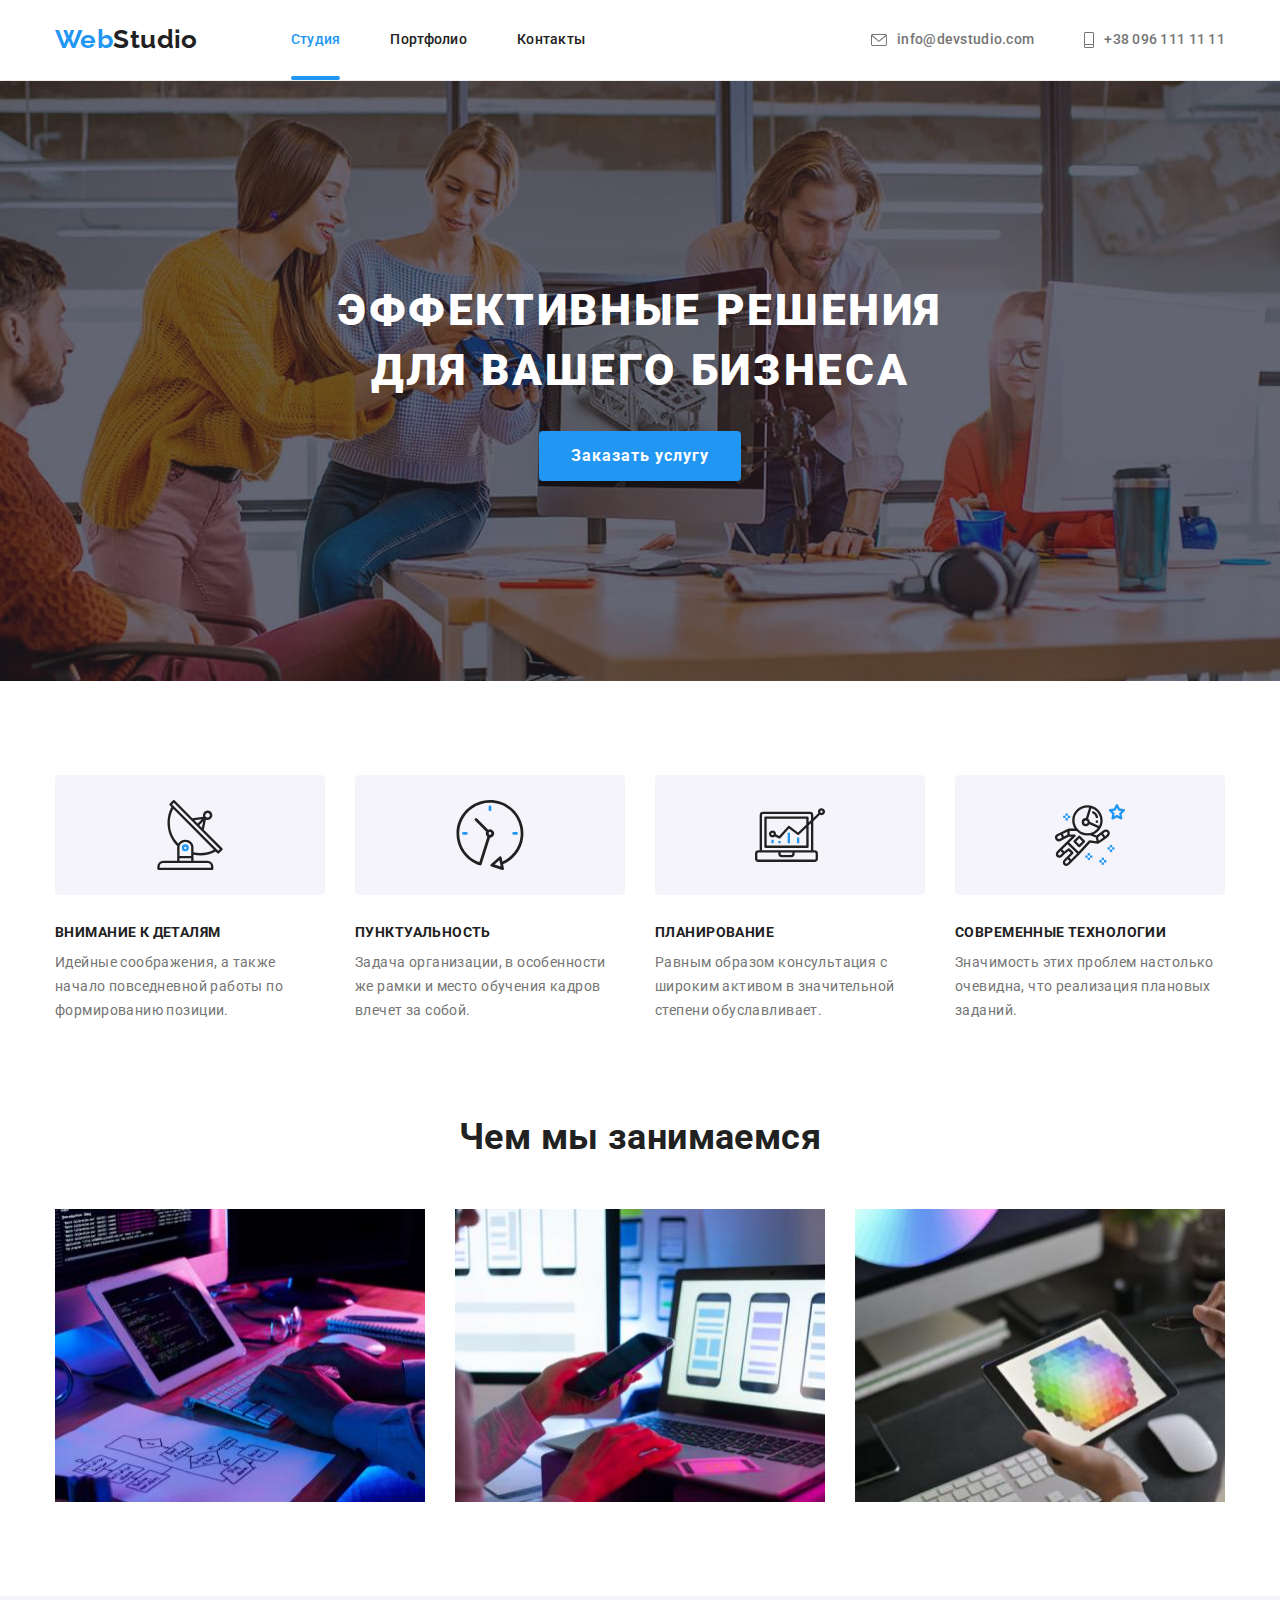
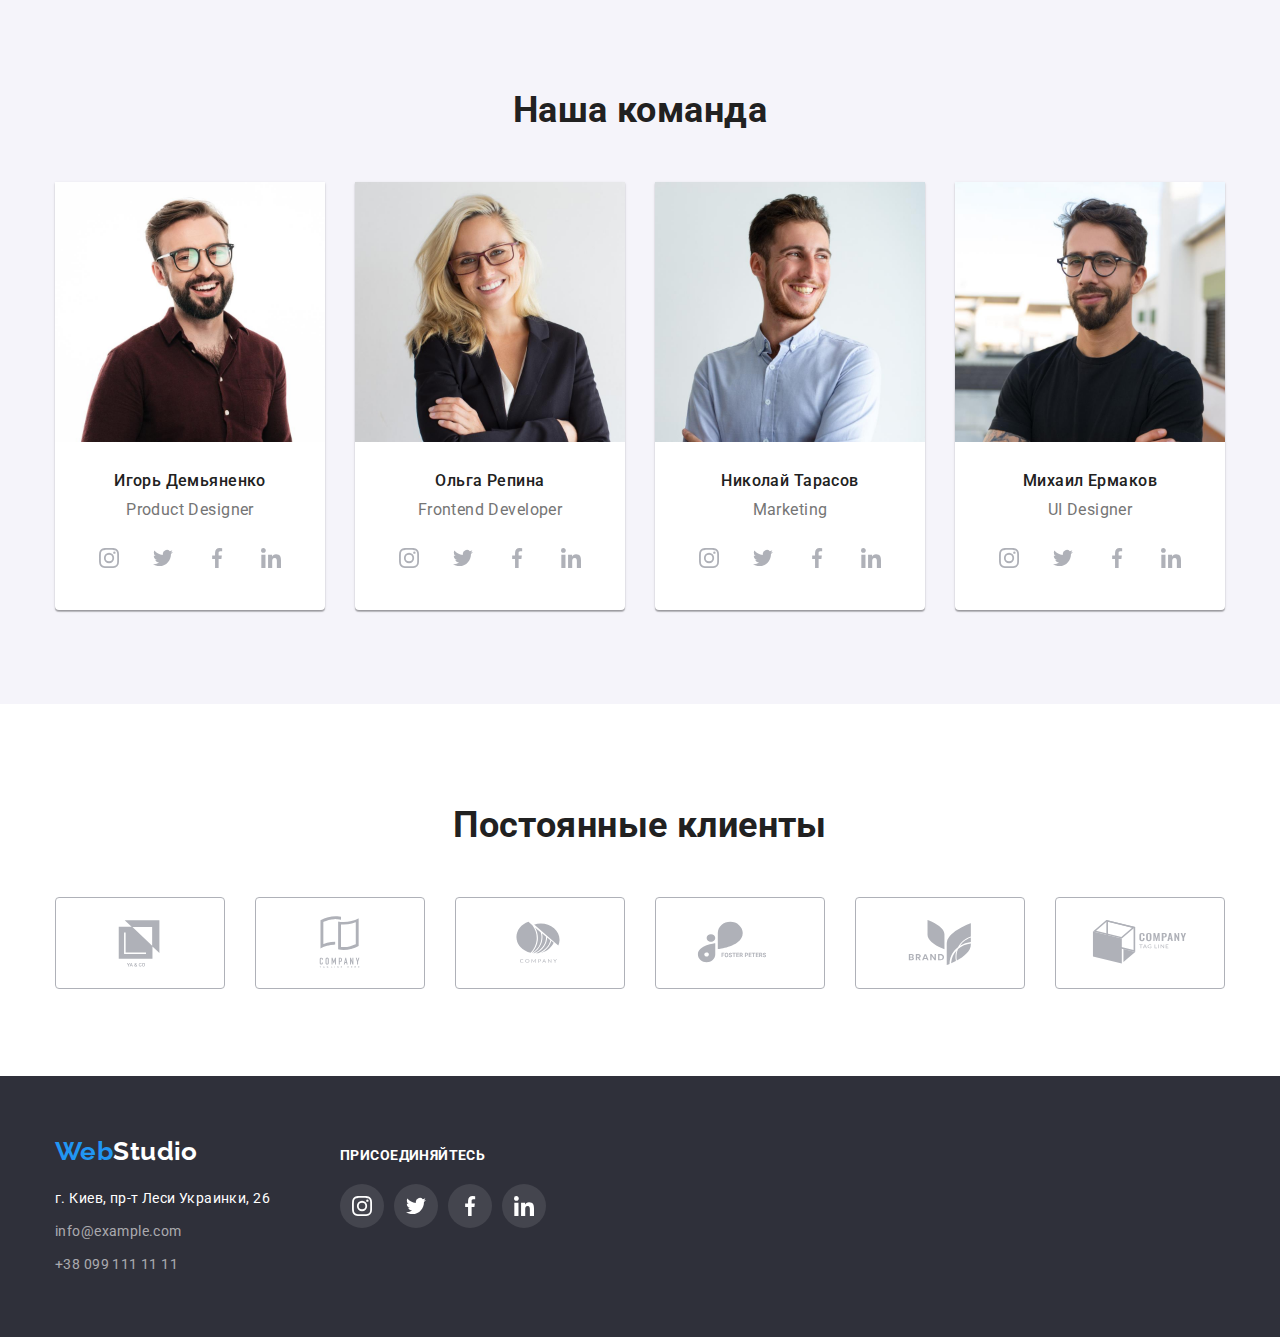
==== index.html @ 0336cc94 "Добавляет переходы, а также подчеркивание текущей страницы на хедер" ====
<!DOCTYPE html>
<html lang="ru">
  <head>
    <meta charset="UTF-8" />
    <meta http-equiv="X-UA-Compatible" content="IE=edge" />
    <meta name="viewport" content="width=device-width, initial-scale=1.0" />
    <title>WebStudio</title>
    <link
      href="https://fonts.googleapis.com/css2?family=Raleway:wght@700&family=Roboto:wght@400;500;700;900&display=swap"
      rel="stylesheet"
    />
    <link
      rel="stylesheet"
      href="https://cdnjs.cloudflare.com/ajax/libs/modern-normalize/0.6.0/modern-normalize.min.css"
    />
    <link rel="stylesheet" href="./css/styles.css" />
  </head>
  <body>
    <header class="page-header">
      <div class="container main-nav">
        <nav class="menu-nav">
          <a href="./index.html" class="logo-header link"
            ><span class="logo-accent">Web</span>Studio
          </a>
          <ul class="site-nav list">
            <li class="site-nav-item">
              <a href="./index.html" class="link current">Студия</a>
            </li>
            <li class="site-nav-item">
              <a href="./portfolio.html" class="link">Портфолио</a>
            </li>
            <li class="site-nav-item">
              <a href="./index.html" class="link">Контакты</a>
            </li>
          </ul>
        </nav>
        <ul class="site-contact list">
          <li class="site-contact-item">
            <a href="mailto:info@devstudio.com" class="link">
              <svg class="icon icon-envelope">
                <use href="./images/icons.svg#icon-envelope"></use>
              </svg>
              info@devstudio.com
            </a>
          </li>
          <li class="site-contact-item">
            <a href="tel:+380961111111" class="link">
              <svg class="icon icon-phone">
                <use href="./images/icons.svg#icon-phone"></use>
              </svg>
              +38 096 111 11 11</a
            >
          </li>
        </ul>
      </div>
    </header>
    <main>
      <section class="section hero">
        <h1 class="hero-title">эффективные решения для вашего бизнеса</h1>
        <button type="button" class="btn accent-btn">Заказать услугу</button>
      </section>

      <section class="section">
        <div class="container">
          <h2 class="visually-hidden">Преимущества</h2>

          <ul class="list benefits-list">
            <li class="benefits-item">
              <div class="thumb">
                <svg class="icon">
                  <use href="./images/icons.svg#icon-antenna"></use>
                </svg>
              </div>
              <h3 class="benefits-title">Внимание к деталям</h3>
              <p class="benefits-text">
                Идейные соображения, а также начало повседневной работы по
                формированию позиции.
              </p>
            </li>
            <li class="benefits-item">
              <div class="thumb">
                <svg class="icon">
                  <use href="./images/icons.svg#icon-clock"></use>
                </svg>
              </div>
              <h3 class="benefits-title">Пунктуальность</h3>
              <p class="benefits-text">
                Задача организации, в особенности же рамки и место обучения
                кадров влечет за собой.
              </p>
            </li>
            <li class="benefits-item">
              <div class="thumb">
                <svg class="icon">
                  <use href="./images/icons.svg#icon-diagram"></use>
                </svg>
              </div>
              <h3 class="benefits-title">Планирование</h3>
              <p class="benefits-text">
                Равным образом консультация с широким активом в значительной
                степени обуславливает.
              </p>
            </li>
            <li class="benefits-item">
              <div class="thumb">
                <svg class="icon">
                  <use href="./images/icons.svg#icon-astronaut"></use>
                </svg>
              </div>
              <h3 class="benefits-title">Современные технологии</h3>
              <p class="benefits-text">
                Значимость этих проблем настолько очевидна, что реализация
                плановых заданий.
              </p>
            </li>
          </ul>
        </div>
      </section>
      <section class="section section-works">
        <div class="container">
          <h2 class="section-title">Чем мы занимаемся</h2>
          <ul class="list works-list">
            <li class="works-item">
              <img src="./images/img-1.jpg" alt="Программирование сайта" />
            </li>
            <li class="works-item">
              <img src="./images/img-2.jpg" alt="Проверка макетов" />
            </li>
            <li class="works-item">
              <img src="./images/img-3.jpg" alt="Подбор цвета" />
            </li>
          </ul>
        </div>
      </section>
      <section class="section team">
        <div class="container">
          <h2 class="section-title">Наша команда</h2>
          <ul class="list team-list">
            <li class="team-list-item">
              <img src="./images/person-1.jpg" alt="Игорь Демьяненко" />

              <div class="team-card-content">
                <h3 class="team-list-title">Игорь Демьяненко</h3>
                <p lang="en" class="team-list-description">Product Designer</p>

                <ul class="social-links list">
                  <li class="social-links-item">
                    <a href="" class="social-link link">
                      <svg class="icon">
                        <use href="./images/icons.svg#icon-instagram"></use>
                      </svg>
                    </a>
                  </li>
                  <li class="social-links-item">
                    <a href="" class="social-link link">
                      <svg class="icon">
                        <use href="./images/icons.svg#icon-twitter"></use>
                      </svg>
                    </a>
                  </li>
                  <li class="social-links-item">
                    <a href="" class="social-link link">
                      <svg class="icon">
                        <use href="./images/icons.svg#icon-facebook"></use>
                      </svg>
                    </a>
                  </li>
                  <li class="social-links-item">
                    <a href="" class="social-link link">
                      <svg class="icon">
                        <use href="./images/icons.svg#icon-linkedin"></use>
                      </svg>
                    </a>
                  </li>
                </ul>
              </div>
            </li>
            <li class="team-list-item">
              <img src="./images/person-2.jpg" alt="Ольга Репина" />
              <div class="team-card-content">
                <h3 class="team-list-title">Ольга Репина</h3>
                <p lang="en" class="team-list-description">
                  Frontend Developer
                </p>
                <ul class="social-links list">
                  <li class="social-links-item">
                    <a href="" class="social-link link">
                      <svg class="icon">
                        <use href="./images/icons.svg#icon-instagram"></use>
                      </svg>
                    </a>
                  </li>
                  <li class="social-links-item">
                    <a href="" class="social-link link">
                      <svg class="icon">
                        <use href="./images/icons.svg#icon-twitter"></use>
                      </svg>
                    </a>
                  </li>
                  <li class="social-links-item">
                    <a href="" class="social-link link">
                      <svg class="icon">
                        <use href="./images/icons.svg#icon-facebook"></use>
                      </svg>
                    </a>
                  </li>
                  <li class="social-links-item">
                    <a href="" class="social-link link">
                      <svg class="icon">
                        <use href="./images/icons.svg#icon-linkedin"></use>
                      </svg>
                    </a>
                  </li>
                </ul>
              </div>
            </li>
            <li class="team-list-item">
              <img src="./images/person-3.jpg" alt="Николай Тарасов" />
              <div class="team-card-content">
                <h3 class="team-list-title">Николай Тарасов</h3>
                <p lang="en" class="team-list-description">Marketing</p>
                <ul class="social-links list">
                  <li class="social-links-item">
                    <a href="" class="social-link link">
                      <svg class="icon">
                        <use href="./images/icons.svg#icon-instagram"></use>
                      </svg>
                    </a>
                  </li>
                  <li class="social-links-item">
                    <a href="" class="social-link link">
                      <svg class="icon">
                        <use href="./images/icons.svg#icon-twitter"></use>
                      </svg>
                    </a>
                  </li>
                  <li class="social-links-item">
                    <a href="" class="social-link link">
                      <svg class="icon">
                        <use href="./images/icons.svg#icon-facebook"></use>
                      </svg>
                    </a>
                  </li>
                  <li class="social-links-item">
                    <a href="" class="social-link link">
                      <svg class="icon">
                        <use href="./images/icons.svg#icon-linkedin"></use>
                      </svg>
                    </a>
                  </li>
                </ul>
              </div>
            </li>

            <li class="team-list-item">
              <img src="./images/person-4.jpg" alt="Михаил Ермаков" />
              <div class="team-card-content">
                <h3 class="team-list-title">Михаил Ермаков</h3>
                <p lang="en" class="team-list-description">UI Designer</p>
                <ul class="social-links list">
                  <li class="social-links-item">
                    <a href="" class="social-link link">
                      <svg class="icon">
                        <use href="./images/icons.svg#icon-instagram"></use>
                      </svg>
                    </a>
                  </li>
                  <li class="social-links-item">
                    <a href="" class="social-link link">
                      <svg class="icon">
                        <use href="./images/icons.svg#icon-twitter"></use>
                      </svg>
                    </a>
                  </li>
                  <li class="social-links-item">
                    <a href="" class="social-link link">
                      <svg class="icon">
                        <use href="./images/icons.svg#icon-facebook"></use>
                      </svg>
                    </a>
                  </li>
                  <li class="social-links-item">
                    <a href="" class="social-link link">
                      <svg class="icon">
                        <use href="./images/icons.svg#icon-linkedin"></use>
                      </svg>
                    </a>
                  </li>
                </ul>
              </div>
            </li>
          </ul>
        </div>
      </section>
      <section class="section section-clients">
        <div class="container">
          <h2 class="section-title">Постоянные клиенты</h2>
          <ul class="list clients-list">
            <li class="clients-list-item">
              <a href="" class="client-link link">
                <svg class="icon">
                  <use href="./images/icons.svg#icon-group-1"></use>
                </svg>
              </a>
            </li>
            <li class="clients-list-item">
              <a href="" class="client-link link">
                <svg class="icon">
                  <use href="./images/icons.svg#icon-group-2"></use>
                </svg>
              </a>
            </li>
            <li class="clients-list-item">
              <a href="" class="client-link link">
                <svg class="icon">
                  <use href="./images/icons.svg#icon-group-3"></use>
                </svg>
              </a>
            </li>
            <li class="clients-list-item">
              <a href="" class="client-link link">
                <svg class="icon">
                  <use href="./images/icons.svg#icon-group-4"></use>
                </svg>
              </a>
            </li>
            <li class="clients-list-item">
              <a href="" class="client-link link">
                <svg class="icon">
                  <use href="./images/icons.svg#icon-group-5"></use>
                </svg>
              </a>
            </li>
            <li class="clients-list-item">
              <a href="" class="client-link link">
                <svg class="icon">
                  <use href="./images/icons.svg#icon-group-6"></use>
                </svg>
              </a>
            </li>
          </ul>
        </div>
      </section>
    </main>
    <footer class="footer">
      <div class="container page-footer">
        <div class="page-footer-block">
          <a href="./index.html" class="logo-footer link"
            ><span class="logo-accent">Web</span>Studio
          </a>

          <address class="footer-address">
            <ul class="list footer-list">
              <li class="footer-list-item">
                <a
                  href="https://goo.gl/maps/j5LTMicuxcYMiGvK8"
                  target="_blank"
                  rel="noreferrer noopener"
                  class="link address"
                >
                  г. Киев, пр-т Леси Украинки, 26
                </a>
              </li>
              <li class="footer-list-item">
                <a href="mailto:info@example.com" class="link"
                  >info@example.com</a
                >
              </li>
              <li class="footer-list-item">
                <a href="tel:+380991111111" class="link">+38 099 111 11 11</a>
              </li>
            </ul>
          </address>
        </div>
        <div class="page-footer-block">
          <p>Присоединяйтесь</p>
          <ul class="social-links list">
            <li class="social-links-item">
              <a href="" class="social-link link">
                <svg class="icon">
                  <use href="./images/icons.svg#icon-instagram"></use>
                </svg>
              </a>
            </li>
            <li class="social-links-item">
              <a href="" class="social-link link">
                <svg class="icon">
                  <use href="./images/icons.svg#icon-twitter"></use>
                </svg>
              </a>
            </li>
            <li class="social-links-item">
              <a href="" class="social-link link">
                <svg class="icon">
                  <use href="./images/icons.svg#icon-facebook"></use>
                </svg>
              </a>
            </li>
            <li class="social-links-item">
              <a href="" class="social-link link">
                <svg class="icon">
                  <use href="./images/icons.svg#icon-linkedin"></use>
                </svg>
              </a>
            </li>
          </ul>
        </div>
      </div>
    </footer>
  </body>
</html>
---- css/styles.css ----
:root {
  --primary-text-color: #757575;
  --title-text-color: #212121;
  --accent-color: #2196f3;
  --primary-background-color: #ffffff;
  --hero-background-color: #2f303a;
  --elements-background-color: #f5f4fa;
  --line-color: #ececec;
  --card-set-gap: 30px;
  --footer-address-color: rgba(255, 255, 255, 0.6);
  --hero-gradient: rgba(47, 48, 58, 0.4);
  --social-links-color: #afb1b8;
  --transition-time-function: cubic-bezier(0.4, 0, 0.2, 1);
}

html {
  box-sizing: border-box;
}

*,
*::before,
*::after {
  box-sizing: inherit;
}
p {
  margin: 0;
}
ul {
  margin: 0;
  padding: 0;
}

h1,
h2,
h3,
h4,
h5,
h6 {
  margin-top: 0;
  margin-bottom: 0;
}

.visually-hidden {
  position: absolute;
  width: 1px;
  height: 1px;
  margin: -1px;
  padding: 0;
  overflow: hidden;
  border: 0;
  clip: rect(0 0 0 0);
}

img {
  display: block;
  max-width: 100%;
}
body {
  background-color: var(--primary-background-color);
  color: var(--primary-text-color);
  font-family: Roboto, sans-serif;
  letter-spacing: 0.03em;
  font-size: 14px;
  line-height: 1.14;
}

.container {
  width: 1200px;
  padding-left: 15px;
  padding-right: 15px;
  margin-right: auto;
  margin-left: auto;
}

.link {
  text-decoration: none;
  transition: color 1000ms var(--transition-time-function);
}

.site-contact-item .icon {
  transition: fill 1000ms var(--transition-time-function);
}

.list {
  list-style-type: none;
}

.logo-header {
  color: var(--title-text-color);
  font-family: Raleway, sans-serif;
  font-size: 26px;
  font-weight: 700;
  line-height: 1.2;
}
.site-nav .link {
  color: var(--title-text-color);
  font-weight: 500;
  letter-spacing: 0.02em;
}

.section {
  padding-top: 94px;
  padding-bottom: 94px;
}

.current::after {
  content: '';
  display: block;
  width: 100%;
  height: 4px;
  background-color: var(--accent-color);
  border-radius: 2px;
  position: absolute;
  bottom: 0;
}

.site-nav .link:hover,
.site-nav .link:focus,
.site-nav .link.current,
.logo-accent {
  color: var(--accent-color);
}

.site-contact .link {
  color: var(--primary-text-color);
  font-weight: 500;
  letter-spacing: 0.02em;
}

.site-contact .link:hover,
.site-contact .link:focus {
  color: var(--accent-color);
}

.site-contact {
  display: flex;
}

.main-nav {
  display: flex;
  justify-content: space-between;
  align-items: center;
}

.menu-nav {
  display: flex;
  align-items: center;
}

.site-nav {
  display: flex;
  margin-left: 93px;
}

.logo-header.link {
  padding-top: 24px;
  padding-bottom: 25px;
}

.site-nav-item > .link {
  display: block;
  padding: 32px 0;
  position: relative;
}

.site-nav-item:not(:first-child) {
  margin-left: 50px;
}

.site-contact-item > .link {
  display: block;
  padding: 32px 0;
}

.site-contact-item:nth-child(2) {
  margin-left: 50px;
}

.section.hero {
  padding-bottom: 200px;
  padding-top: 200px;
  max-width: 1600px;
  margin-left: auto;
  margin-right: auto;
  color: var(--primary-background-color);
  background-image: linear-gradient(
      to right,
      var(--hero-gradient),
      var(--hero-gradient)
    ),
    url('../images/hero.jpg');

  background-repeat: no-repeat;
  background-position: center;
  background-size: cover;
  text-align: center;
  background-color: var(--hero-background-color);
}

.hero .hero-title {
  max-width: 696px;
  margin: 0 auto;
  margin-bottom: var(--card-set-gap);
  font-weight: 900;
  font-size: 44px;
  line-height: 1.36;
  letter-spacing: 0.06em;
  text-transform: uppercase;
}
.page-header {
  border-bottom: 1px solid var(--line-color);
}
.btn {
  display: inline-block;
  background-color: var(--elements-background-color);
  cursor: pointer;
  color: var(--title-text-color);
  font-family: inherit;
  font-weight: 500;
  font-size: 16px;
  line-height: 1.625;
  text-align: center;
  border: 0;
  letter-spacing: 0.03em;
  border-radius: 4px;
  padding: 6px 22px;
}
.btn:hover,
.btn:focus {
  background-color: var(--accent-color);
  color: var(--primary-background-color);
}
.portfolio-buttons .btn:hover,
.portfolio-buttons .btn:focus {
  box-shadow: 0px 3px 1px rgba(0, 0, 0, 0.1), 0px 1px 2px rgba(0, 0, 0, 0.08),
    0px 2px 2px rgba(0, 0, 0, 0.12);
}

.accent-btn {
  padding: 10px 32px;
  background-color: var(--accent-color);
  color: var(--primary-background-color);
  font-weight: 700;
  line-height: 1.875;
  letter-spacing: 0.06em;
  box-shadow: 0px 4px 4px rgba(0, 0, 0, 0.15);
  border-radius: 4px;
  min-width: 200px;
}

.btn-portfolio {
  background-color: var(--accent-color);
  color: var(--primary-background-color);
  box-shadow: 0px 4px 4px rgba(0, 0, 0, 0.15);
}

/* .heading-hidden {
  display: none;
} */

.benefits-list {
  display: flex;
  margin-right: calc(-1 * var(--card-set-gap));
}

.benefits-item {
  flex-basis: calc((100% / 4) - var(--card-set-gap));
  margin-right: var(--card-set-gap);
}

.benefits-item > .benefits-text {
  line-height: 1.714;
}

.section-title {
  color: var(--title-text-color);
  font-weight: 700;
  font-size: 36px;
  line-height: 1.16;
  text-align: center;
}

.team {
  background-color: var(--elements-background-color);
}

.team-list {
  display: flex;
  justify-content: space-between;
  margin-right: calc(-1 * var(--card-set-gap));
}

.team-list-item {
  margin-right: var(--card-set-gap);
  flex-basis: calc((100% / 4) - var(--card-set-gap));
  border-radius: 0px 0px 4px 4px;
  overflow: hidden;
  background-color: var(--primary-background-color);
  box-shadow: 0px 1px 3px rgba(0, 0, 0, 0.12), 0px 1px 1px rgba(0, 0, 0, 0.14),
    0px 2px 1px rgba(0, 0, 0, 0.2);
}

.team-card-content > .team-list-title {
  margin-bottom: 10px;
  color: var(--title-text-color);
  font-weight: 500;
  font-size: 16px;
  line-height: 1.18;
  text-align: center;
}

.team-card-content {
  padding: 30px 32px;
}

.team-card-content > .team-list-description {
  margin-bottom: 16px;
  font-size: 16px;
  line-height: 1.18;
  text-align: center;
}

.footer {
  padding: 60px 0;
  background-color: var(--hero-background-color);
}

.logo-footer {
  color: var(--primary-background-color);
  font-family: Raleway, sans-serif;
  font-size: 26px;
  font-weight: 700;
  line-height: 1.2;
}

.footer-list-item .link {
  color: var(--footer-address-color);
  font-style: normal;
  line-height: 1.71;
}

.footer-address {
  font-style: normal;
}
.footer-list-item > .link.address {
  color: var(--primary-background-color);
}
.footer-list-item .link:hover,
.footer-list-item .link:focus {
  color: var(--accent-color);
}

.portfolio-item .card-heading {
  color: var(--title-text-color);
  font-weight: 700;
  font-size: 18px;
  line-height: 2;
  letter-spacing: 0.06em;
}

.section.section-works {
  padding-top: 0;
}
.section.section-clients {
  padding-top: 101px;
  padding-bottom: 87px;
}

.works-list {
  display: flex;
  margin-right: calc(-1 * var(--card-set-gap));
  justify-content: center;
}
.works-list > .works-item {
  margin-right: var(--card-set-gap);
  flex-basis: calc((100% / 3) - var(--card-set-gap));
}

.benefits-title {
  margin-bottom: 10px;
  color: var(--title-text-color);
  font-weight: 700;
  text-transform: uppercase;
  font-size: 14px;
}
.section-works .section-title,
.team .section-title {
  margin-bottom: 50px;
}

.footer .logo-footer {
  display: block;
  margin-bottom: 20px;
}

.footer-list-item:not(:last-child) {
  display: block;
  margin-bottom: 9px;
}

.portfolio-buttons {
  display: flex;
  margin-bottom: 50px;
  justify-content: center;
}

.portfolio-buttons li:not(:last-child) {
  margin-right: 8px;
}
.portfolio-item .card-text {
  font-size: 16px;
  line-height: 1.875;
}

.portfolio-item-link {
  color: inherit;
  display: block;
}

.portfolio-list {
  display: flex;
  flex-wrap: wrap;
  margin-right: calc(-1 * var(--card-set-gap));
  margin-bottom: calc(-1 * var(--card-set-gap));
}

.portfolio-item {
  margin-right: var(--card-set-gap);
  margin-bottom: var(--card-set-gap);
  flex-basis: calc((100% / 3) - var(--card-set-gap));
}

.portfolio-item .portfolio-item-link:hover,
.portfolio-item .portfolio-item-link:focus {
  cursor: pointer;
  box-shadow: 0px 1px 1px rgba(0, 0, 0, 0.12), 0px 4px 4px rgba(0, 0, 0, 0.06),
    1px 4px 6px rgba(0, 0, 0, 0.16);
}

.portfolio-card-content {
  padding: 20px 24px;
  border: 1px solid #eeeeee;
  border-top: 0;
}

.site-contact-item .link {
  display: flex;
  align-items: center;
}
.icon-envelope {
  width: 16px;
  height: 12px;
  margin-right: 10px;
  fill: var(--primary-text-color);
}
.icon-phone {
  width: 10px;
  height: 16px;
  margin-right: 10px;
  fill: var(--primary-text-color);
}

.site-contact-item .link:hover .icon-envelope,
.site-contact-item .link:focus .icon-envelope,
.site-contact-item .link:hover .icon-phone,
.site-contact-item .link:focus .icon-phone {
  fill: var(--accent-color);
}

.benefits-item .icon {
  width: 70px;
  height: 70px;
}

.benefits-item .thumb {
  display: flex;
  align-items: center;
  justify-content: center;
  margin-bottom: var(--card-set-gap);
  background-color: var(--elements-background-color);
  border-radius: 4px;
  width: 270px;
  height: 120px;
}

.social-links {
  display: flex;
}

.social-links-item .icon {
  width: 20px;
  height: 20px;
  fill: var(--social-links-color);
}
.social-links-item {
  width: 44px;
  height: 44px;
}

.social-links-item .social-link {
  width: 100%;
  height: 100%;
  display: flex;
  align-items: center;
  justify-content: center;
}

.social-links-item:not(:last-child) {
  margin-right: 10px;
}

.social-link {
  cursor: pointer;
  border-radius: 50%;
}
.social-link:hover,
.social-link:focus {
  background-color: var(--accent-color);
}

.social-links-item .social-link:hover .icon,
.social-links-item .social-link:focus .icon {
  fill: var(--primary-background-color);
  background-color: var(--accent-color);
}

.clients-list {
  display: flex;
  margin-right: -30px;
}

.clients-list-item {
  width: 170px;
  height: 92px;
  border: 1px solid var(--social-links-color);
  border-radius: 4px;
}

.client-link .icon {
  height: 60px;
  width: 106px;
  fill: var(--social-links-color);
}

.clients-list-item .client-link {
  width: 100%;
  height: 100%;
  display: flex;
  align-items: center;
  justify-content: center;
}
.clients-list-item {
  margin-right: 30px;
}
.section-clients .section-title {
  margin-bottom: 50px;
}

.clients-list-item:hover,
.clients-list-item:focus {
  border: 1px solid var(--accent-color);
}

.clients-list-item .client-link:hover .icon,
.clients-list-item .client-link:focus .icon {
  fill: var(--accent-color);
}

.page-footer {
  display: flex;
  align-items: baseline;
}
.page-footer-block p {
  font-weight: 700;
  text-transform: uppercase;
  color: var(--primary-background-color);
  margin-bottom: 20px;
}
.page-footer-block:first-child {
  margin-right: 70px;
}

.page-footer-block .social-links {
  margin: 0;
}

.page-footer-block .social-links-item {
  border-radius: 50%;
  background-color: rgba(255, 255, 255, 0.1);
}

.page-footer-block .social-links-item .icon {
  fill: var(--primary-background-color);
}
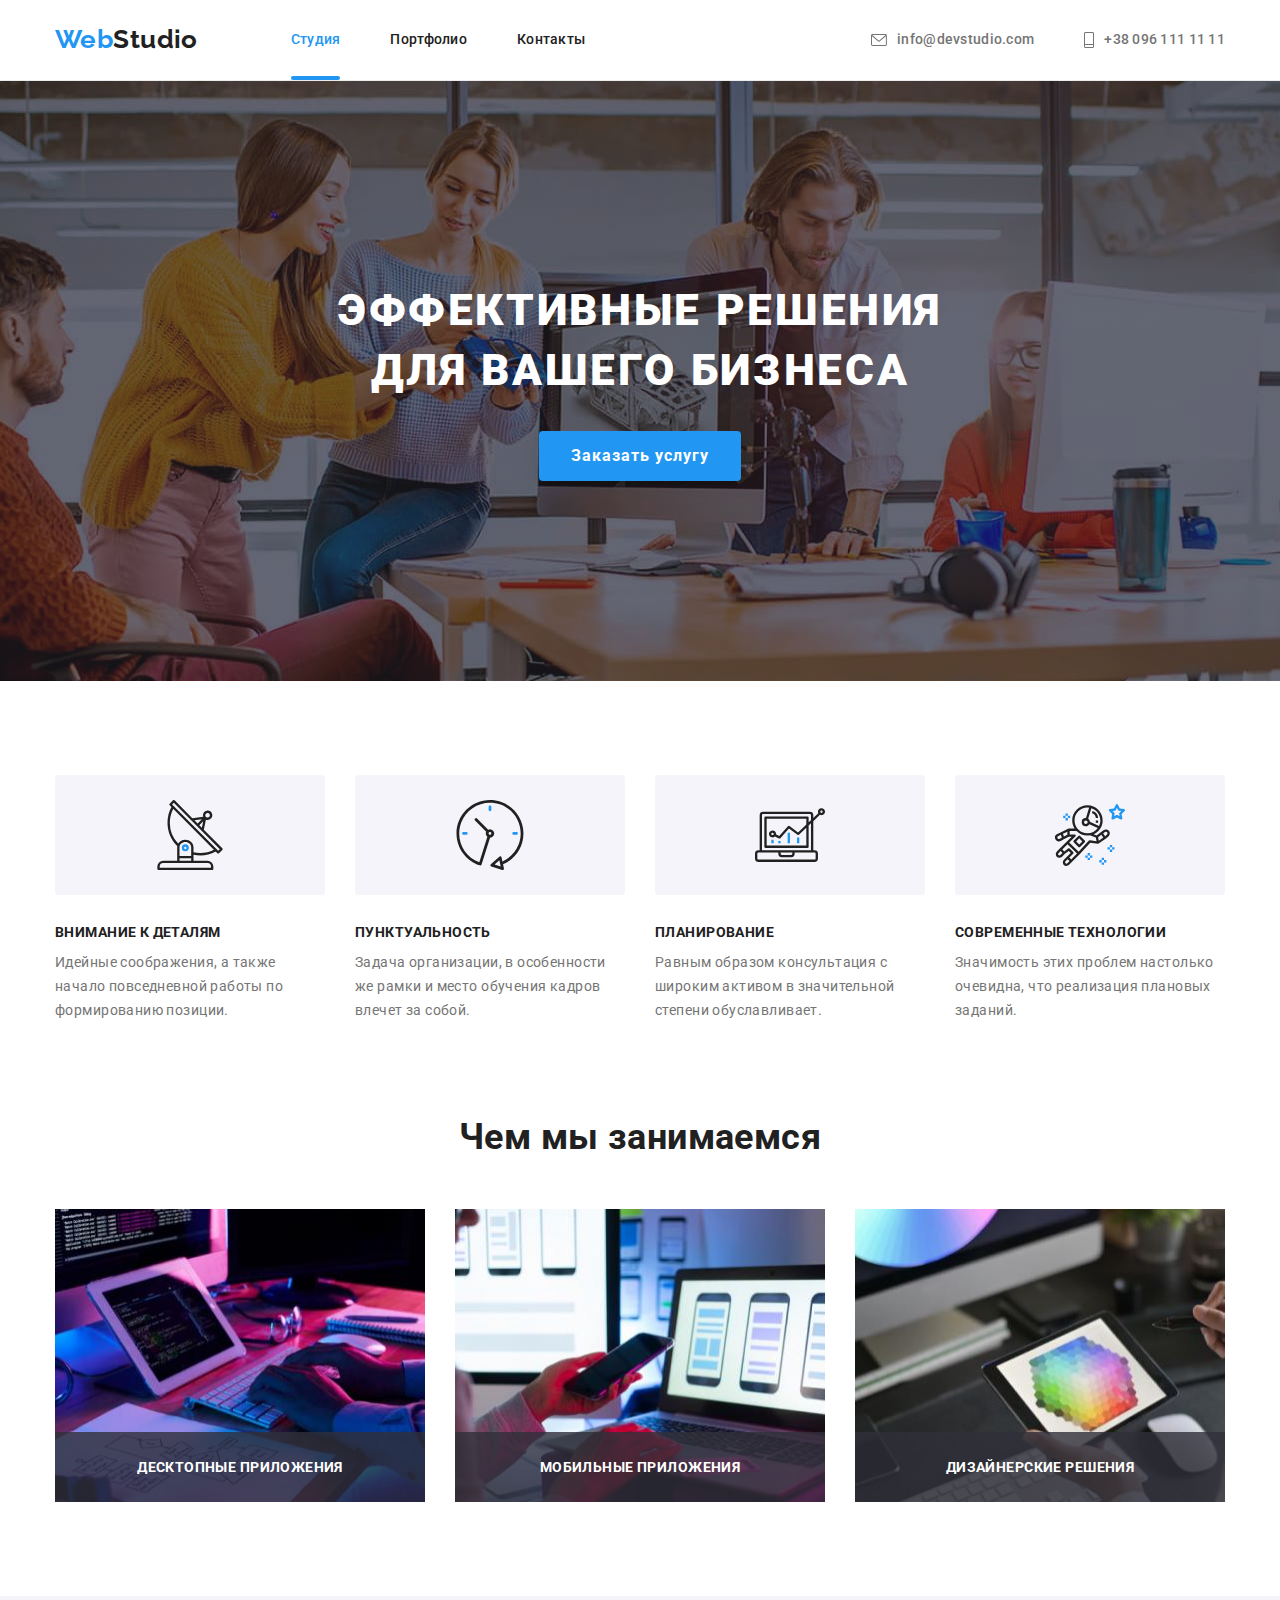
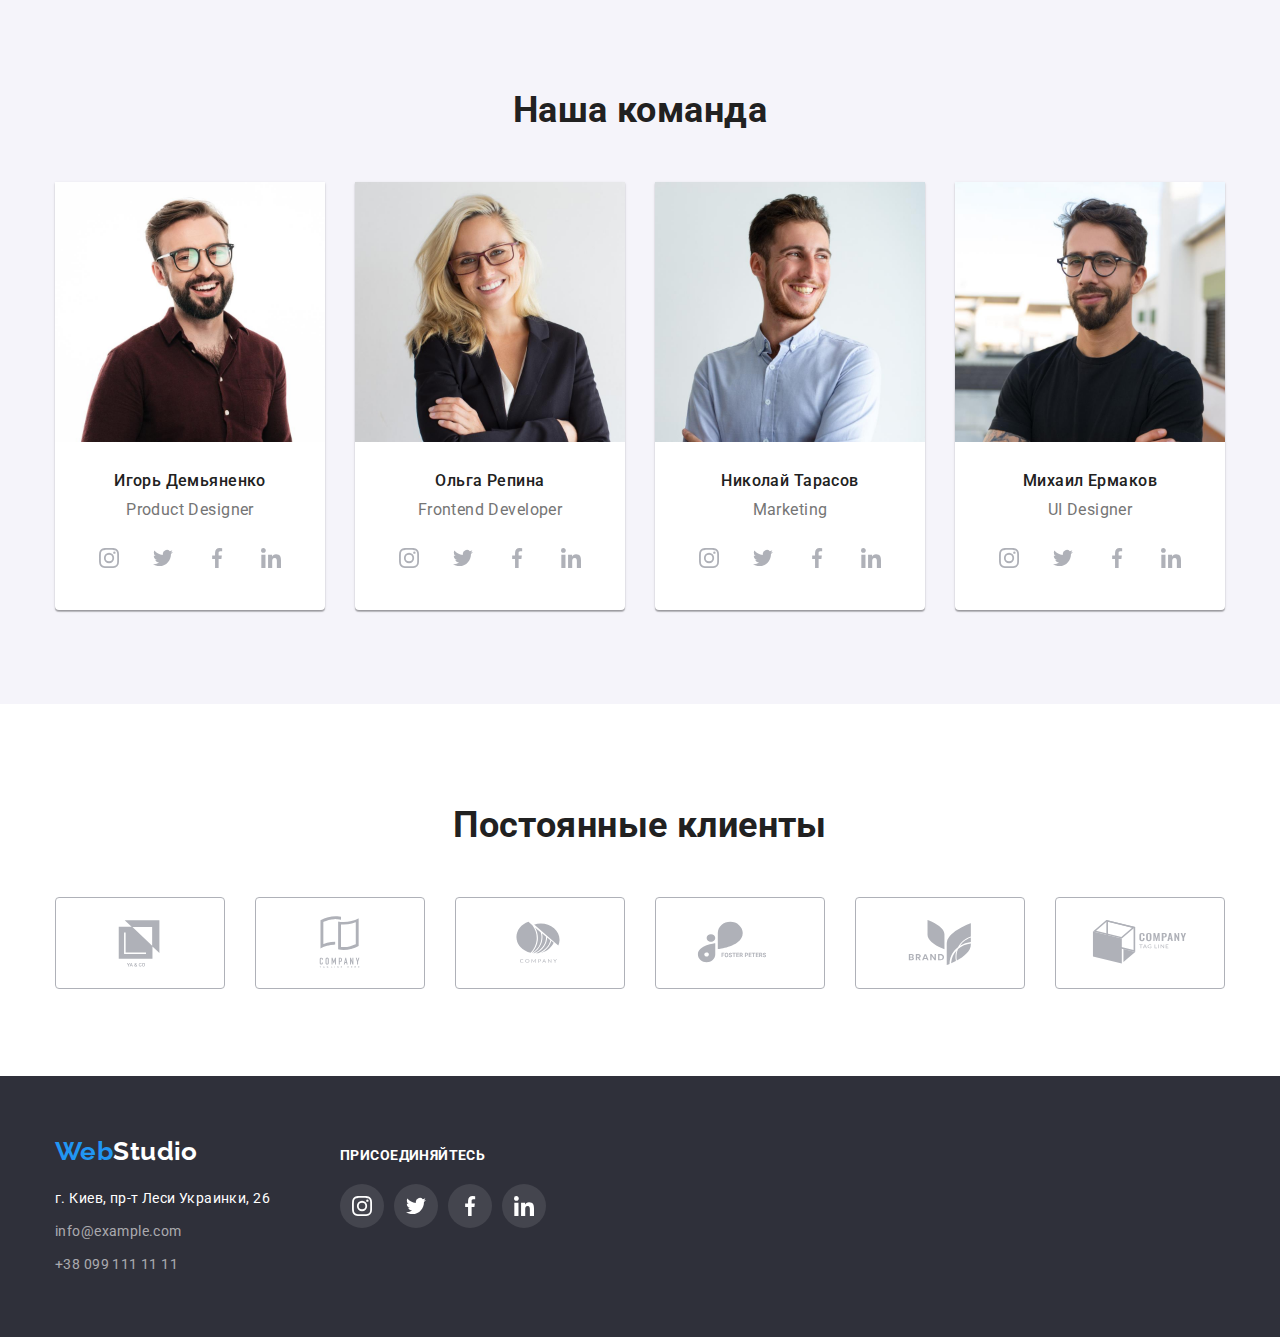
==== commit abf05ddd: "Добавляет caption поверх изображений в разделе "Чем мы занимаемся"" ====
--- a/index.html
+++ b/index.html
@@ -122,12 +122,15 @@
           <ul class="list works-list">
             <li class="works-item">
               <img src="./images/img-1.jpg" alt="Программирование сайта" />
+              <div class="works-image-caption">Десктопные приложения</div>
             </li>
             <li class="works-item">
               <img src="./images/img-2.jpg" alt="Проверка макетов" />
+              <div class="works-image-caption">Мобильные приложения</div>
             </li>
             <li class="works-item">
               <img src="./images/img-3.jpg" alt="Подбор цвета" />
+              <div class="works-image-caption">Дизайнерские решения</div>
             </li>
           </ul>
         </div>
--- a/css/styles.css
+++ b/css/styles.css
@@ -374,6 +374,21 @@
 .works-list > .works-item {
   margin-right: var(--card-set-gap);
   flex-basis: calc((100% / 3) - var(--card-set-gap));
+  position: relative;
+}
+
+.works-image-caption {
+  width: 370px;
+  height: 70px;
+  background: rgba(47, 48, 58, 0.8);
+  text-transform: uppercase;
+  display: flex;
+  align-items: center;
+  justify-content: center;
+  color: var(--primary-background-color);
+  font-weight: 700;
+  position: absolute;
+  bottom: 0;
 }
 
 .benefits-title {
